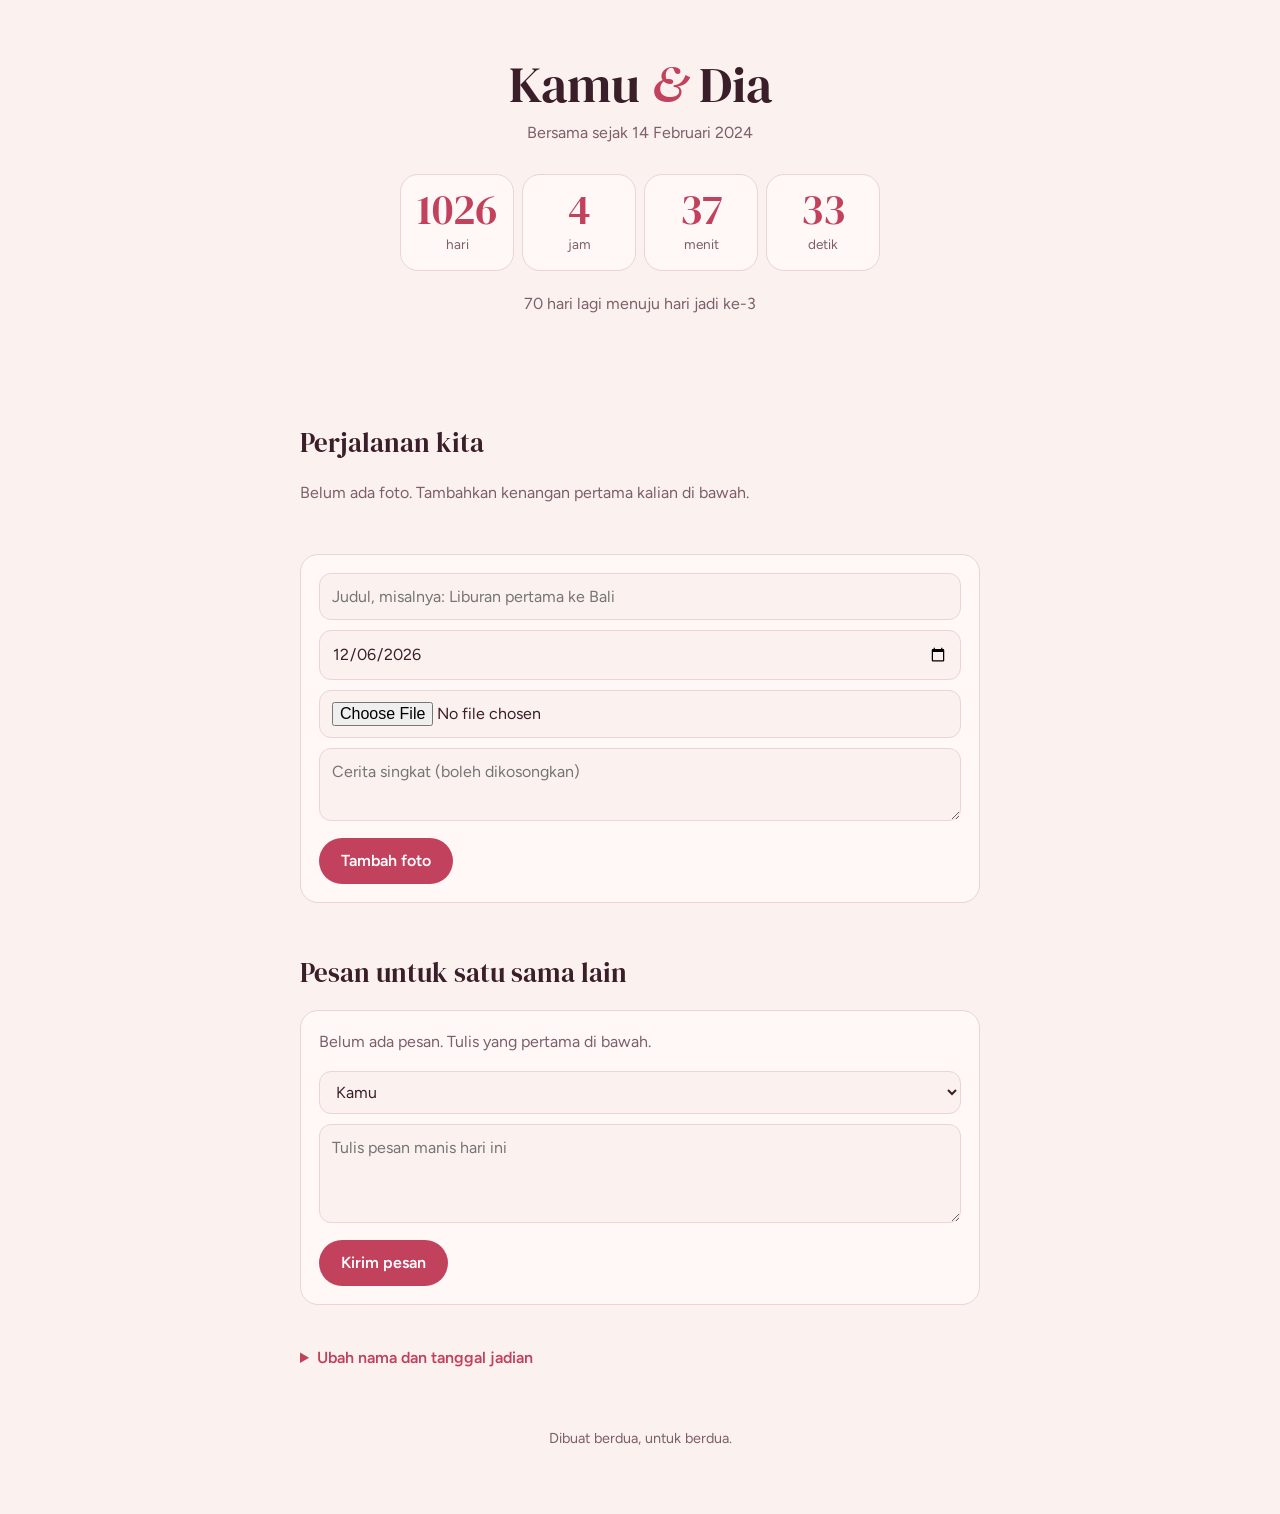
==== Kita Berdua.html @ d1074323 "Awal proyek web pasangan" ====
<!DOCTYPE html>
<html lang="id">
<head>
<meta charset="utf-8">
<meta name="viewport" content="width=device-width, initial-scale=1, viewport-fit=cover">
<title>Kita Berdua</title>
<link rel="stylesheet" href="https://fonts.googleapis.com/css2?family=DM+Serif+Display:ital@0;1&family=Figtree:wght@400;600&display=swap">
<style>
:root{--bg:#fbf1ee;--surface:#fff8f6;--ink:#3a1f2b;--muted:#7d5f6b;--rose:#c2415d;--rose-soft:#f3cdd4;--line:#ecd3d6;--gold:#b98a3e;
box-sizing:border-box;padding-top:env(safe-area-inset-top,0px);padding-bottom:env(safe-area-inset-bottom,0px)}
@media (prefers-color-scheme:dark){:root:not([data-theme="light"]){--bg:#1e1118;--surface:#2a1822;--ink:#f6e6ea;--muted:#c4a3ae;--rose:#ef7b92;--rose-soft:#4a2432;--line:#4a2d3a;--gold:#e0b46a}}
:root[data-theme="dark"]{--bg:#1e1118;--surface:#2a1822;--ink:#f6e6ea;--muted:#c4a3ae;--rose:#ef7b92;--rose-soft:#4a2432;--line:#4a2d3a;--gold:#e0b46a}
html{scroll-padding-top:env(safe-area-inset-top,0px)}
*{box-sizing:border-box}
body{margin:0;background:var(--bg);color:var(--ink);font-family:Figtree,system-ui,sans-serif;line-height:1.6}
main{max-width:720px;margin:0 auto;padding:0 20px 64px}
h1,h2,.big{font-family:"DM Serif Display",Georgia,serif;font-weight:400;margin:0}
.hero{text-align:center;padding:56px 0 40px}
.names{font-size:clamp(2rem,8vw,3.2rem);line-height:1.1}
.names i{color:var(--rose)}
.since{color:var(--muted);margin:8px 0 28px}
.clock{display:grid;grid-template-columns:repeat(4,1fr);gap:8px;margin:0 auto;max-width:480px}
.clock div{background:var(--surface);border:1px solid var(--line);border-radius:18px;padding:14px 4px}
.clock b{display:block;font-family:"DM Serif Display",Georgia,serif;font-weight:400;font-size:clamp(1.8rem,8vw,2.6rem);color:var(--rose);line-height:1}
.clock span{font-size:.85rem;color:var(--muted)}
.next{margin-top:20px;color:var(--muted)}
section{margin-top:48px}
h2{font-size:1.7rem;margin-bottom:16px}
.feed{display:flex;flex-direction:column;gap:36px;margin-bottom:28px}
.post h3{font-family:"DM Serif Display",Georgia,serif;font-weight:400;font-size:1.5rem;line-height:1.2;margin:0 0 4px}
.post time{display:block;color:var(--gold);font-weight:600;font-size:.95rem;margin-bottom:10px}
.post img{display:block;width:100%;height:auto;border-radius:18px;border:1px solid var(--line)}
.post p{margin:10px 0 0}
.post .del{background:transparent;color:var(--muted);padding:4px 0;font-weight:400;font-size:.85rem;margin-top:6px}
.empty{color:var(--muted);margin:0 0 20px}
.preview{max-width:200px;border-radius:12px;margin-bottom:10px;display:none}
.card{background:var(--surface);border:1px solid var(--line);border-radius:18px;padding:18px}
.note{border-bottom:1px dashed var(--line);padding:10px 0}
.note:last-child{border:0}
.note small{color:var(--muted)}
input,textarea,select{width:100%;font:inherit;color:var(--ink);background:var(--bg);border:1px solid var(--line);border-radius:12px;padding:10px 12px;margin-bottom:10px}
input:focus-visible,textarea:focus-visible,select:focus-visible,button:focus-visible{outline:2px solid var(--rose);outline-offset:2px}
button{font:inherit;font-weight:600;background:var(--rose);color:#fff;border:0;border-radius:999px;padding:10px 22px;cursor:pointer}
button.ghost{background:transparent;color:var(--rose);border:1px solid var(--rose)}
.row{display:grid;grid-template-columns:1fr 1fr;gap:10px}
@media(max-width:480px){.row{grid-template-columns:1fr}}
details{margin-top:40px;color:var(--muted)}
summary{cursor:pointer;color:var(--rose);font-weight:600}
footer{text-align:center;color:var(--muted);margin-top:56px;font-size:.9rem}
</style>
</head>
<body>
<main>
<header class="hero">
  <h1 class="names"><span id="n1">Kamu</span> <i>&amp;</i> <span id="n2">Dia</span></h1>
  <p class="since" id="since"></p>
  <div class="clock" aria-live="off">
    <div><b id="cd">0</b><span>hari</span></div>
    <div><b id="ch">0</b><span>jam</span></div>
    <div><b id="cm">0</b><span>menit</span></div>
    <div><b id="cs">0</b><span>detik</span></div>
  </div>
  <p class="next" id="next"></p>
</header>

<section>
  <h2>Perjalanan kita</h2>
  <div class="feed" id="feed"></div>
  <div class="card">
    <input id="pTitle" placeholder="Judul, misalnya: Liburan pertama ke Bali" aria-label="Judul">
    <input type="date" id="pDate" aria-label="Tanggal foto">
    <input type="file" id="pFile" accept="image/*" aria-label="Pilih foto">
    <img class="preview" id="pPrev" alt="Pratinjau foto">
    <textarea id="pCap" rows="2" placeholder="Cerita singkat (boleh dikosongkan)" aria-label="Cerita singkat"></textarea>
    <button id="addPost">Tambah foto</button>
  </div>
</section>

<section>
  <h2>Pesan untuk satu sama lain</h2>
  <div class="card">
    <div id="notes"></div>
    <select id="who" aria-label="Pengirim"></select>
    <textarea id="noteText" rows="3" placeholder="Tulis pesan manis hari ini"></textarea>
    <button id="addNote">Kirim pesan</button>
  </div>
</section>

<details>
  <summary>Ubah nama dan tanggal jadian</summary>
  <div class="card" style="margin-top:12px">
    <div class="row"><input id="in1" placeholder="Namamu" aria-label="Namamu"><input id="in2" placeholder="Nama pasanganmu" aria-label="Nama pasanganmu"></div>
    <input type="date" id="inDate" aria-label="Tanggal jadian">
    <button id="save">Simpan</button>
  </div>
</details>

<footer>Dibuat berdua, untuk berdua.</footer>
</main>

<script>
var KEY="couple-site-v1";
var S={n1:"Kamu",n2:"Dia",start:"2024-02-14",posts:[],notes:[]};
try{var raw=localStorage.getItem(KEY);if(raw){S=Object.assign(S,JSON.parse(raw))}}catch(e){}
function persist(){try{localStorage.setItem(KEY,JSON.stringify(S));return true}catch(e){return false}}
function $(id){return document.getElementById(id)}
function esc(s){var d=document.createElement("div");d.textContent=s;return d.innerHTML}
function fmt(d){return new Date(d+"T00:00:00").toLocaleDateString("id-ID",{day:"numeric",month:"long",year:"numeric"})}

function render(){
  $("n1").textContent=S.n1;$("n2").textContent=S.n2;
  $("since").textContent="Bersama sejak "+fmt(S.start);
  $("in1").value=S.n1;$("in2").value=S.n2;$("inDate").value=S.start;
  $("who").innerHTML="<option>"+esc(S.n1)+"</option><option>"+esc(S.n2)+"</option>";
  var ps=S.posts.map(function(p,i){p.i=i;return p}).sort(function(a,b){return a.d<b.d?1:-1});
  $("feed").innerHTML=ps.length?ps.map(function(p){return '<article class="post"><h3>'+esc(p.title)+'</h3><time>'+fmt(p.d)+'</time><img src="'+p.img+'" alt="'+esc(p.title)+'">'+(p.cap?'<p>'+esc(p.cap)+'</p>':'')+'<button class="del" data-i="'+p.i+'">Hapus</button></article>'}).join(""):'<p class="empty">Belum ada foto. Tambahkan kenangan pertama kalian di bawah.</p>';
  $("notes").innerHTML=S.notes.length?S.notes.slice().reverse().map(function(n){return '<div class="note"><small>'+esc(n.w)+" · "+esc(n.at)+'</small><br>'+esc(n.t)+'</div>'}).join(""):'<p style="color:var(--muted);margin-top:0">Belum ada pesan. Tulis yang pertama di bawah.</p>';
}

function tick(){
  var st=new Date(S.start+"T00:00:00"),now=new Date(),ms=Math.max(0,now-st);
  var s=Math.floor(ms/1000);
  $("cd").textContent=Math.floor(s/86400);
  $("ch").textContent=Math.floor(s%86400/3600);
  $("cm").textContent=Math.floor(s%3600/60);
  $("cs").textContent=s%60;
  var nx=new Date(now.getFullYear(),st.getMonth(),st.getDate());
  if(nx<new Date(now.getFullYear(),now.getMonth(),now.getDate()))nx.setFullYear(nx.getFullYear()+1);
  var left=Math.round((nx-new Date(now.getFullYear(),now.getMonth(),now.getDate()))/86400000);
  var yrs=nx.getFullYear()-st.getFullYear();
  $("next").textContent=left===0?"Selamat hari jadi ke-"+yrs+"!":left+" hari lagi menuju hari jadi ke-"+yrs;
}

$("save").onclick=function(){
  S.n1=$("in1").value.trim()||"Kamu";S.n2=$("in2").value.trim()||"Dia";S.start=$("inDate").value||S.start;
  persist();render();tick();
};
var imgData="";
$("pDate").value=new Date().toISOString().slice(0,10);
$("pFile").onchange=function(){
  var f=this.files[0];if(!f)return;
  var r=new FileReader();
  r.onload=function(){
    var im=new Image();
    im.onload=function(){
      var m=900,k=Math.min(1,m/Math.max(im.width,im.height)),c=document.createElement("canvas");
      c.width=Math.round(im.width*k);c.height=Math.round(im.height*k);
      c.getContext("2d").drawImage(im,0,0,c.width,c.height);
      imgData=c.toDataURL("image/jpeg",0.75);
      $("pPrev").src=imgData;$("pPrev").style.display="block";
    };
    im.src=r.result;
  };
  r.readAsDataURL(f);
};
$("addPost").onclick=function(){
  var t=$("pTitle").value.trim(),d=$("pDate").value;
  if(!t||!d||!imgData){alert("Isi judul, tanggal, dan pilih foto dulu.");return}
  S.posts.push({title:t,d:d,img:imgData,cap:$("pCap").value.trim()});
  if(!persist()){S.posts.pop();alert("Penyimpanan browser penuh. Hapus beberapa foto lama dulu.");return}
  $("pTitle").value="";$("pCap").value="";$("pFile").value="";imgData="";$("pPrev").style.display="none";
  render();
};
$("feed").onclick=function(e){
  var b=e.target.closest(".del");if(!b)return;
  if(confirm("Hapus foto ini?")){S.posts.splice(+b.dataset.i,1);persist();render()}
};
$("addNote").onclick=function(){
  var t=$("noteText").value.trim();
  if(!t){alert("Tulis pesannya dulu.");return}
  S.notes.push({w:$("who").value,t:t,at:new Date().toLocaleDateString("id-ID",{day:"numeric",month:"short"})});
  persist();$("noteText").value="";render();
};
render();tick();setInterval(tick,1000);
</script>
</body>
</html>
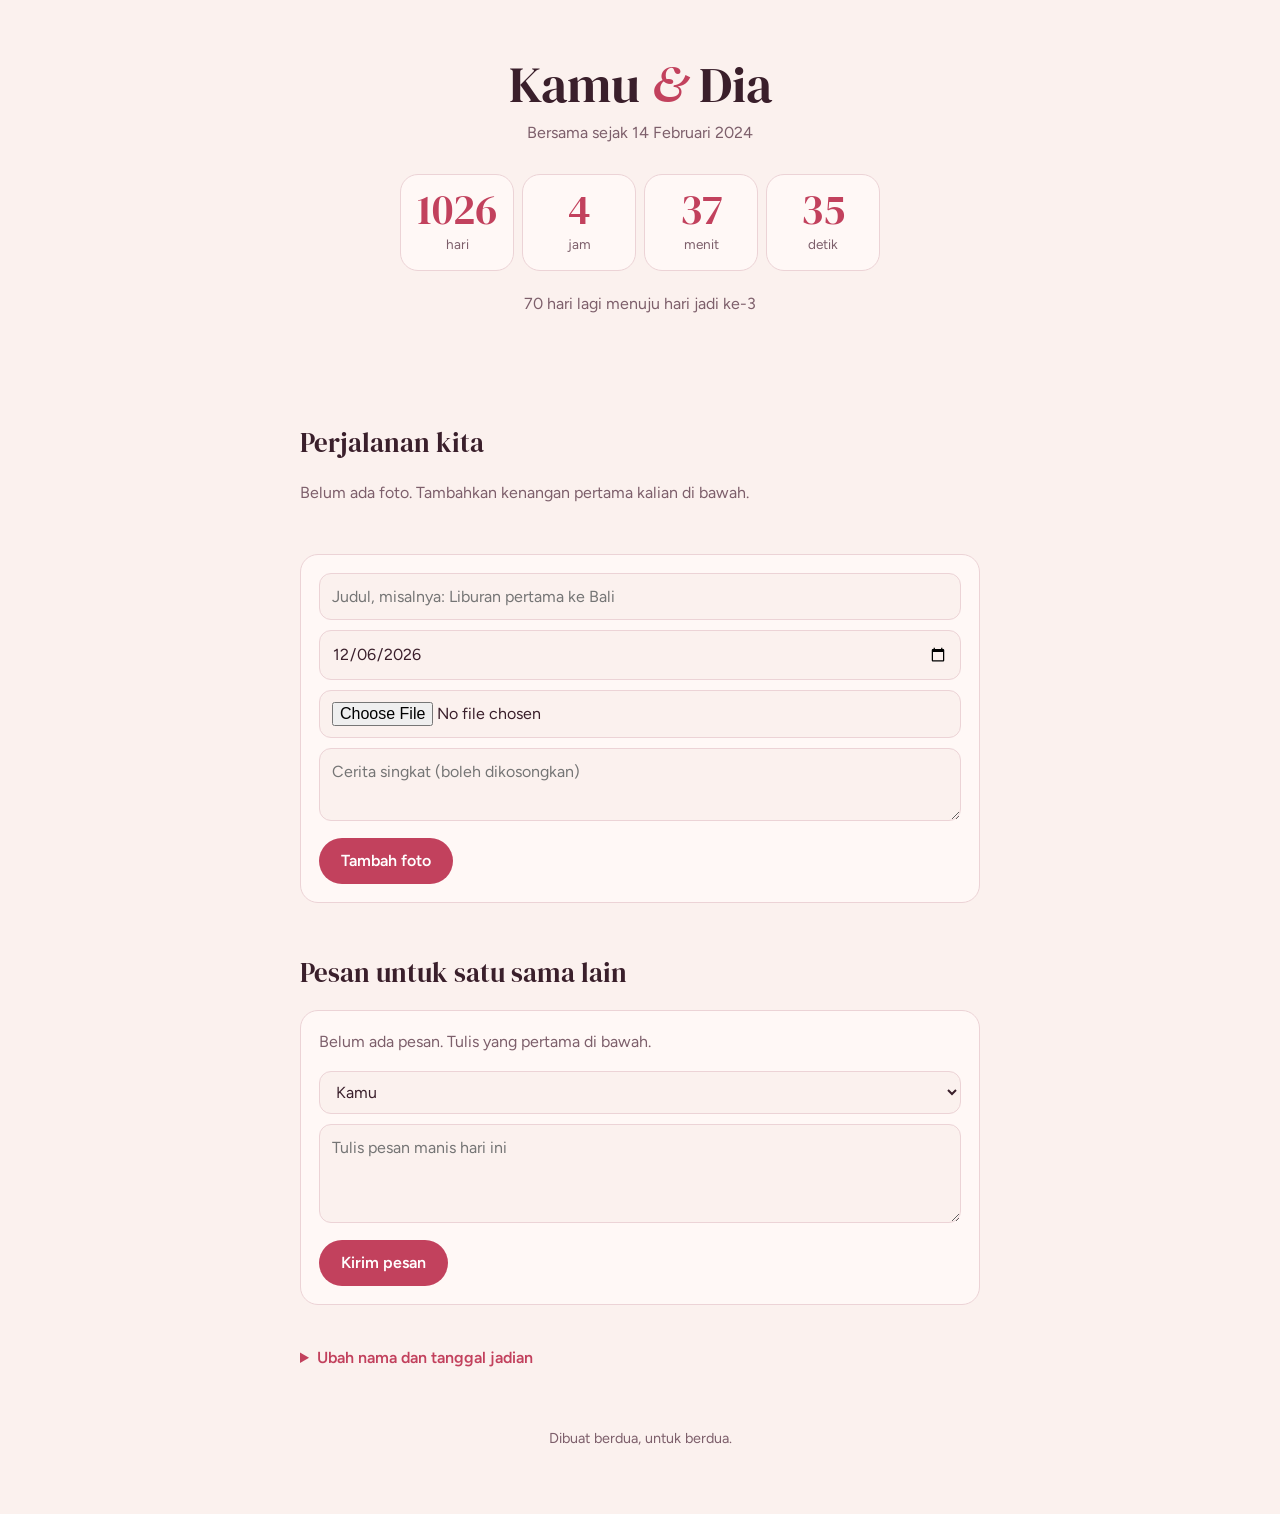
==== commit fa00e70b: "Tambah nama dan tanggal jadian" ====
--- a/Kita Berdua.html
+++ b/Kita Berdua.html
@@ -1,177 +1,537 @@
-<!DOCTYPE html>
+<!doctype html>
 <html lang="id">
-<head>
-<meta charset="utf-8">
-<meta name="viewport" content="width=device-width, initial-scale=1, viewport-fit=cover">
-<title>Kita Berdua</title>
-<link rel="stylesheet" href="https://fonts.googleapis.com/css2?family=DM+Serif+Display:ital@0;1&family=Figtree:wght@400;600&display=swap">
-<style>
-:root{--bg:#fbf1ee;--surface:#fff8f6;--ink:#3a1f2b;--muted:#7d5f6b;--rose:#c2415d;--rose-soft:#f3cdd4;--line:#ecd3d6;--gold:#b98a3e;
-box-sizing:border-box;padding-top:env(safe-area-inset-top,0px);padding-bottom:env(safe-area-inset-bottom,0px)}
-@media (prefers-color-scheme:dark){:root:not([data-theme="light"]){--bg:#1e1118;--surface:#2a1822;--ink:#f6e6ea;--muted:#c4a3ae;--rose:#ef7b92;--rose-soft:#4a2432;--line:#4a2d3a;--gold:#e0b46a}}
-:root[data-theme="dark"]{--bg:#1e1118;--surface:#2a1822;--ink:#f6e6ea;--muted:#c4a3ae;--rose:#ef7b92;--rose-soft:#4a2432;--line:#4a2d3a;--gold:#e0b46a}
-html{scroll-padding-top:env(safe-area-inset-top,0px)}
-*{box-sizing:border-box}
-body{margin:0;background:var(--bg);color:var(--ink);font-family:Figtree,system-ui,sans-serif;line-height:1.6}
-main{max-width:720px;margin:0 auto;padding:0 20px 64px}
-h1,h2,.big{font-family:"DM Serif Display",Georgia,serif;font-weight:400;margin:0}
-.hero{text-align:center;padding:56px 0 40px}
-.names{font-size:clamp(2rem,8vw,3.2rem);line-height:1.1}
-.names i{color:var(--rose)}
-.since{color:var(--muted);margin:8px 0 28px}
-.clock{display:grid;grid-template-columns:repeat(4,1fr);gap:8px;margin:0 auto;max-width:480px}
-.clock div{background:var(--surface);border:1px solid var(--line);border-radius:18px;padding:14px 4px}
-.clock b{display:block;font-family:"DM Serif Display",Georgia,serif;font-weight:400;font-size:clamp(1.8rem,8vw,2.6rem);color:var(--rose);line-height:1}
-.clock span{font-size:.85rem;color:var(--muted)}
-.next{margin-top:20px;color:var(--muted)}
-section{margin-top:48px}
-h2{font-size:1.7rem;margin-bottom:16px}
-.feed{display:flex;flex-direction:column;gap:36px;margin-bottom:28px}
-.post h3{font-family:"DM Serif Display",Georgia,serif;font-weight:400;font-size:1.5rem;line-height:1.2;margin:0 0 4px}
-.post time{display:block;color:var(--gold);font-weight:600;font-size:.95rem;margin-bottom:10px}
-.post img{display:block;width:100%;height:auto;border-radius:18px;border:1px solid var(--line)}
-.post p{margin:10px 0 0}
-.post .del{background:transparent;color:var(--muted);padding:4px 0;font-weight:400;font-size:.85rem;margin-top:6px}
-.empty{color:var(--muted);margin:0 0 20px}
-.preview{max-width:200px;border-radius:12px;margin-bottom:10px;display:none}
-.card{background:var(--surface);border:1px solid var(--line);border-radius:18px;padding:18px}
-.note{border-bottom:1px dashed var(--line);padding:10px 0}
-.note:last-child{border:0}
-.note small{color:var(--muted)}
-input,textarea,select{width:100%;font:inherit;color:var(--ink);background:var(--bg);border:1px solid var(--line);border-radius:12px;padding:10px 12px;margin-bottom:10px}
-input:focus-visible,textarea:focus-visible,select:focus-visible,button:focus-visible{outline:2px solid var(--rose);outline-offset:2px}
-button{font:inherit;font-weight:600;background:var(--rose);color:#fff;border:0;border-radius:999px;padding:10px 22px;cursor:pointer}
-button.ghost{background:transparent;color:var(--rose);border:1px solid var(--rose)}
-.row{display:grid;grid-template-columns:1fr 1fr;gap:10px}
-@media(max-width:480px){.row{grid-template-columns:1fr}}
-details{margin-top:40px;color:var(--muted)}
-summary{cursor:pointer;color:var(--rose);font-weight:600}
-footer{text-align:center;color:var(--muted);margin-top:56px;font-size:.9rem}
-</style>
-</head>
-<body>
-<main>
-<header class="hero">
-  <h1 class="names"><span id="n1">Kamu</span> <i>&amp;</i> <span id="n2">Dia</span></h1>
-  <p class="since" id="since"></p>
-  <div class="clock" aria-live="off">
-    <div><b id="cd">0</b><span>hari</span></div>
-    <div><b id="ch">0</b><span>jam</span></div>
-    <div><b id="cm">0</b><span>menit</span></div>
-    <div><b id="cs">0</b><span>detik</span></div>
-  </div>
-  <p class="next" id="next"></p>
-</header>
-
-<section>
-  <h2>Perjalanan kita</h2>
-  <div class="feed" id="feed"></div>
-  <div class="card">
-    <input id="pTitle" placeholder="Judul, misalnya: Liburan pertama ke Bali" aria-label="Judul">
-    <input type="date" id="pDate" aria-label="Tanggal foto">
-    <input type="file" id="pFile" accept="image/*" aria-label="Pilih foto">
-    <img class="preview" id="pPrev" alt="Pratinjau foto">
-    <textarea id="pCap" rows="2" placeholder="Cerita singkat (boleh dikosongkan)" aria-label="Cerita singkat"></textarea>
-    <button id="addPost">Tambah foto</button>
-  </div>
-</section>
-
-<section>
-  <h2>Pesan untuk satu sama lain</h2>
-  <div class="card">
-    <div id="notes"></div>
-    <select id="who" aria-label="Pengirim"></select>
-    <textarea id="noteText" rows="3" placeholder="Tulis pesan manis hari ini"></textarea>
-    <button id="addNote">Kirim pesan</button>
-  </div>
-</section>
-
-<details>
-  <summary>Ubah nama dan tanggal jadian</summary>
-  <div class="card" style="margin-top:12px">
-    <div class="row"><input id="in1" placeholder="Namamu" aria-label="Namamu"><input id="in2" placeholder="Nama pasanganmu" aria-label="Nama pasanganmu"></div>
-    <input type="date" id="inDate" aria-label="Tanggal jadian">
-    <button id="save">Simpan</button>
-  </div>
-</details>
-
-<footer>Dibuat berdua, untuk berdua.</footer>
-</main>
-
-<script>
-var KEY="couple-site-v1";
-var S={n1:"Kamu",n2:"Dia",start:"2024-02-14",posts:[],notes:[]};
-try{var raw=localStorage.getItem(KEY);if(raw){S=Object.assign(S,JSON.parse(raw))}}catch(e){}
-function persist(){try{localStorage.setItem(KEY,JSON.stringify(S));return true}catch(e){return false}}
-function $(id){return document.getElementById(id)}
-function esc(s){var d=document.createElement("div");d.textContent=s;return d.innerHTML}
-function fmt(d){return new Date(d+"T00:00:00").toLocaleDateString("id-ID",{day:"numeric",month:"long",year:"numeric"})}
-
-function render(){
-  $("n1").textContent=S.n1;$("n2").textContent=S.n2;
-  $("since").textContent="Bersama sejak "+fmt(S.start);
-  $("in1").value=S.n1;$("in2").value=S.n2;$("inDate").value=S.start;
-  $("who").innerHTML="<option>"+esc(S.n1)+"</option><option>"+esc(S.n2)+"</option>";
-  var ps=S.posts.map(function(p,i){p.i=i;return p}).sort(function(a,b){return a.d<b.d?1:-1});
-  $("feed").innerHTML=ps.length?ps.map(function(p){return '<article class="post"><h3>'+esc(p.title)+'</h3><time>'+fmt(p.d)+'</time><img src="'+p.img+'" alt="'+esc(p.title)+'">'+(p.cap?'<p>'+esc(p.cap)+'</p>':'')+'<button class="del" data-i="'+p.i+'">Hapus</button></article>'}).join(""):'<p class="empty">Belum ada foto. Tambahkan kenangan pertama kalian di bawah.</p>';
-  $("notes").innerHTML=S.notes.length?S.notes.slice().reverse().map(function(n){return '<div class="note"><small>'+esc(n.w)+" · "+esc(n.at)+'</small><br>'+esc(n.t)+'</div>'}).join(""):'<p style="color:var(--muted);margin-top:0">Belum ada pesan. Tulis yang pertama di bawah.</p>';
-}
-
-function tick(){
-  var st=new Date(S.start+"T00:00:00"),now=new Date(),ms=Math.max(0,now-st);
-  var s=Math.floor(ms/1000);
-  $("cd").textContent=Math.floor(s/86400);
-  $("ch").textContent=Math.floor(s%86400/3600);
-  $("cm").textContent=Math.floor(s%3600/60);
-  $("cs").textContent=s%60;
-  var nx=new Date(now.getFullYear(),st.getMonth(),st.getDate());
-  if(nx<new Date(now.getFullYear(),now.getMonth(),now.getDate()))nx.setFullYear(nx.getFullYear()+1);
-  var left=Math.round((nx-new Date(now.getFullYear(),now.getMonth(),now.getDate()))/86400000);
-  var yrs=nx.getFullYear()-st.getFullYear();
-  $("next").textContent=left===0?"Selamat hari jadi ke-"+yrs+"!":left+" hari lagi menuju hari jadi ke-"+yrs;
-}
-
-$("save").onclick=function(){
-  S.n1=$("in1").value.trim()||"Kamu";S.n2=$("in2").value.trim()||"Dia";S.start=$("inDate").value||S.start;
-  persist();render();tick();
-};
-var imgData="";
-$("pDate").value=new Date().toISOString().slice(0,10);
-$("pFile").onchange=function(){
-  var f=this.files[0];if(!f)return;
-  var r=new FileReader();
-  r.onload=function(){
-    var im=new Image();
-    im.onload=function(){
-      var m=900,k=Math.min(1,m/Math.max(im.width,im.height)),c=document.createElement("canvas");
-      c.width=Math.round(im.width*k);c.height=Math.round(im.height*k);
-      c.getContext("2d").drawImage(im,0,0,c.width,c.height);
-      imgData=c.toDataURL("image/jpeg",0.75);
-      $("pPrev").src=imgData;$("pPrev").style.display="block";
-    };
-    im.src=r.result;
-  };
-  r.readAsDataURL(f);
-};
-$("addPost").onclick=function(){
-  var t=$("pTitle").value.trim(),d=$("pDate").value;
-  if(!t||!d||!imgData){alert("Isi judul, tanggal, dan pilih foto dulu.");return}
-  S.posts.push({title:t,d:d,img:imgData,cap:$("pCap").value.trim()});
-  if(!persist()){S.posts.pop();alert("Penyimpanan browser penuh. Hapus beberapa foto lama dulu.");return}
-  $("pTitle").value="";$("pCap").value="";$("pFile").value="";imgData="";$("pPrev").style.display="none";
-  render();
-};
-$("feed").onclick=function(e){
-  var b=e.target.closest(".del");if(!b)return;
-  if(confirm("Hapus foto ini?")){S.posts.splice(+b.dataset.i,1);persist();render()}
-};
-$("addNote").onclick=function(){
-  var t=$("noteText").value.trim();
-  if(!t){alert("Tulis pesannya dulu.");return}
-  S.notes.push({w:$("who").value,t:t,at:new Date().toLocaleDateString("id-ID",{day:"numeric",month:"short"})});
-  persist();$("noteText").value="";render();
-};
-render();tick();setInterval(tick,1000);
-</script>
-</body>
+  <head>
+    <meta charset="utf-8" />
+    <meta
+      name="viewport"
+      content="width=device-width, initial-scale=1, viewport-fit=cover"
+    />
+    <title>Kita Berdua</title>
+    <link
+      rel="stylesheet"
+      href="https://fonts.googleapis.com/css2?family=DM+Serif+Display:ital@0;1&family=Figtree:wght@400;600&display=swap"
+    />
+    <style>
+      :root {
+        --bg: #fbf1ee;
+        --surface: #fff8f6;
+        --ink: #3a1f2b;
+        --muted: #7d5f6b;
+        --rose: #c2415d;
+        --rose-soft: #f3cdd4;
+        --line: #ecd3d6;
+        --gold: #b98a3e;
+        box-sizing: border-box;
+        padding-top: env(safe-area-inset-top, 0px);
+        padding-bottom: env(safe-area-inset-bottom, 0px);
+      }
+      @media (prefers-color-scheme: dark) {
+        :root:not([data-theme="light"]) {
+          --bg: #1e1118;
+          --surface: #2a1822;
+          --ink: #f6e6ea;
+          --muted: #c4a3ae;
+          --rose: #ef7b92;
+          --rose-soft: #4a2432;
+          --line: #4a2d3a;
+          --gold: #e0b46a;
+        }
+      }
+      :root[data-theme="dark"] {
+        --bg: #1e1118;
+        --surface: #2a1822;
+        --ink: #f6e6ea;
+        --muted: #c4a3ae;
+        --rose: #ef7b92;
+        --rose-soft: #4a2432;
+        --line: #4a2d3a;
+        --gold: #e0b46a;
+      }
+      html {
+        scroll-padding-top: env(safe-area-inset-top, 0px);
+      }
+      * {
+        box-sizing: border-box;
+      }
+      body {
+        margin: 0;
+        background: var(--bg);
+        color: var(--ink);
+        font-family: Figtree, system-ui, sans-serif;
+        line-height: 1.6;
+      }
+      main {
+        max-width: 720px;
+        margin: 0 auto;
+        padding: 0 20px 64px;
+      }
+      h1,
+      h2,
+      .big {
+        font-family: "DM Serif Display", Georgia, serif;
+        font-weight: 400;
+        margin: 0;
+      }
+      .hero {
+        text-align: center;
+        padding: 56px 0 40px;
+      }
+      .names {
+        font-size: clamp(2rem, 8vw, 3.2rem);
+        line-height: 1.1;
+      }
+      .names i {
+        color: var(--rose);
+      }
+      .since {
+        color: var(--muted);
+        margin: 8px 0 28px;
+      }
+      .clock {
+        display: grid;
+        grid-template-columns: repeat(4, 1fr);
+        gap: 8px;
+        margin: 0 auto;
+        max-width: 480px;
+      }
+      .clock div {
+        background: var(--surface);
+        border: 1px solid var(--line);
+        border-radius: 18px;
+        padding: 14px 4px;
+      }
+      .clock b {
+        display: block;
+        font-family: "DM Serif Display", Georgia, serif;
+        font-weight: 400;
+        font-size: clamp(1.8rem, 8vw, 2.6rem);
+        color: var(--rose);
+        line-height: 1;
+      }
+      .clock span {
+        font-size: 0.85rem;
+        color: var(--muted);
+      }
+      .next {
+        margin-top: 20px;
+        color: var(--muted);
+      }
+      section {
+        margin-top: 48px;
+      }
+      h2 {
+        font-size: 1.7rem;
+        margin-bottom: 16px;
+      }
+      .feed {
+        display: flex;
+        flex-direction: column;
+        gap: 36px;
+        margin-bottom: 28px;
+      }
+      .post h3 {
+        font-family: "DM Serif Display", Georgia, serif;
+        font-weight: 400;
+        font-size: 1.5rem;
+        line-height: 1.2;
+        margin: 0 0 4px;
+      }
+      .post time {
+        display: block;
+        color: var(--gold);
+        font-weight: 600;
+        font-size: 0.95rem;
+        margin-bottom: 10px;
+      }
+      .post img {
+        display: block;
+        width: 100%;
+        height: auto;
+        border-radius: 18px;
+        border: 1px solid var(--line);
+      }
+      .post p {
+        margin: 10px 0 0;
+      }
+      .post .del {
+        background: transparent;
+        color: var(--muted);
+        padding: 4px 0;
+        font-weight: 400;
+        font-size: 0.85rem;
+        margin-top: 6px;
+      }
+      .empty {
+        color: var(--muted);
+        margin: 0 0 20px;
+      }
+      .preview {
+        max-width: 200px;
+        border-radius: 12px;
+        margin-bottom: 10px;
+        display: none;
+      }
+      .card {
+        background: var(--surface);
+        border: 1px solid var(--line);
+        border-radius: 18px;
+        padding: 18px;
+      }
+      .note {
+        border-bottom: 1px dashed var(--line);
+        padding: 10px 0;
+      }
+      .note:last-child {
+        border: 0;
+      }
+      .note small {
+        color: var(--muted);
+      }
+      input,
+      textarea,
+      select {
+        width: 100%;
+        font: inherit;
+        color: var(--ink);
+        background: var(--bg);
+        border: 1px solid var(--line);
+        border-radius: 12px;
+        padding: 10px 12px;
+        margin-bottom: 10px;
+      }
+      input:focus-visible,
+      textarea:focus-visible,
+      select:focus-visible,
+      button:focus-visible {
+        outline: 2px solid var(--rose);
+        outline-offset: 2px;
+      }
+      button {
+        font: inherit;
+        font-weight: 600;
+        background: var(--rose);
+        color: #fff;
+        border: 0;
+        border-radius: 999px;
+        padding: 10px 22px;
+        cursor: pointer;
+      }
+      button.ghost {
+        background: transparent;
+        color: var(--rose);
+        border: 1px solid var(--rose);
+      }
+      .row {
+        display: grid;
+        grid-template-columns: 1fr 1fr;
+        gap: 10px;
+      }
+      @media (max-width: 480px) {
+        .row {
+          grid-template-columns: 1fr;
+        }
+      }
+      details {
+        margin-top: 40px;
+        color: var(--muted);
+      }
+      summary {
+        cursor: pointer;
+        color: var(--rose);
+        font-weight: 600;
+      }
+      footer {
+        text-align: center;
+        color: var(--muted);
+        margin-top: 56px;
+        font-size: 0.9rem;
+      }
+    </style>
+  </head>
+  <body>
+    <main>
+      <header class="hero">
+        <h1 class="names">
+          <span id="n1">Kamu</span> <i>&amp;</i> <span id="n2">Dia</span>
+        </h1>
+        <p class="since" id="since"></p>
+        <div class="clock" aria-live="off">
+          <div><b id="cd">0</b><span>hari</span></div>
+          <div><b id="ch">0</b><span>jam</span></div>
+          <div><b id="cm">0</b><span>menit</span></div>
+          <div><b id="cs">0</b><span>detik</span></div>
+        </div>
+        <p class="next" id="next"></p>
+      </header>
+
+      <section>
+        <h2>Perjalanan kita</h2>
+        <div class="feed" id="feed"></div>
+        <div class="card">
+          <input
+            id="pTitle"
+            placeholder="Judul, misalnya: Liburan pertama ke Bali"
+            aria-label="Judul"
+          />
+          <input type="date" id="pDate" aria-label="Tanggal foto" />
+          <input
+            type="file"
+            id="pFile"
+            accept="image/*"
+            aria-label="Pilih foto"
+          />
+          <img class="preview" id="pPrev" alt="Pratinjau foto" />
+          <textarea
+            id="pCap"
+            rows="2"
+            placeholder="Cerita singkat (boleh dikosongkan)"
+            aria-label="Cerita singkat"
+          ></textarea>
+          <button id="addPost">Tambah foto</button>
+        </div>
+      </section>
+
+      <section>
+        <h2>Pesan untuk satu sama lain</h2>
+        <div class="card">
+          <div id="notes"></div>
+          <select id="who" aria-label="Pengirim"></select>
+          <textarea
+            id="noteText"
+            rows="3"
+            placeholder="Tulis pesan manis hari ini"
+          ></textarea>
+          <button id="addNote">Kirim pesan</button>
+        </div>
+      </section>
+
+      <details>
+        <summary>Ubah nama dan tanggal jadian</summary>
+        <div class="card" style="margin-top: 12px">
+          <div class="row">
+            <input id="in1" placeholder="Namamu" aria-label="Namamu" /><input
+              id="in2"
+              placeholder="Nama pasanganmu"
+              aria-label="Nama pasanganmu"
+            />
+          </div>
+          <input type="date" id="inDate" aria-label="Tanggal jadian" />
+          <button id="save">Simpan</button>
+        </div>
+      </details>
+
+      <footer>Dibuat berdua, untuk berdua.</footer>
+    </main>
+
+    <script>
+      var KEY = "couple-site-v1";
+      var S = {
+        n1: "Kamu",
+        n2: "Dia",
+        start: "2024-02-14",
+        posts: [],
+        notes: [],
+      };
+      try {
+        var raw = localStorage.getItem(KEY);
+        if (raw) {
+          S = Object.assign(S, JSON.parse(raw));
+        }
+      } catch (e) {}
+      function persist() {
+        try {
+          localStorage.setItem(KEY, JSON.stringify(S));
+          return true;
+        } catch (e) {
+          return false;
+        }
+      }
+      function $(id) {
+        return document.getElementById(id);
+      }
+      function esc(s) {
+        var d = document.createElement("div");
+        d.textContent = s;
+        return d.innerHTML;
+      }
+      function fmt(d) {
+        return new Date(d + "T00:00:00").toLocaleDateString("id-ID", {
+          day: "numeric",
+          month: "long",
+          year: "numeric",
+        });
+      }
+
+      function render() {
+        $("n1").textContent = S.n1;
+        $("n2").textContent = S.n2;
+        $("since").textContent = "Bersama sejak " + fmt(S.start);
+        $("in1").value = S.n1;
+        $("in2").value = S.n2;
+        $("inDate").value = S.start;
+        $("who").innerHTML =
+          "<option>" +
+          esc(S.n1) +
+          "</option><option>" +
+          esc(S.n2) +
+          "</option>";
+        var ps = S.posts
+          .map(function (p, i) {
+            p.i = i;
+            return p;
+          })
+          .sort(function (a, b) {
+            return a.d < b.d ? 1 : -1;
+          });
+        $("feed").innerHTML = ps.length
+          ? ps
+              .map(function (p) {
+                return (
+                  '<article class="post"><h3>' +
+                  esc(p.title) +
+                  "</h3><time>" +
+                  fmt(p.d) +
+                  '</time><img src="' +
+                  p.img +
+                  '" alt="' +
+                  esc(p.title) +
+                  '">' +
+                  (p.cap ? "<p>" + esc(p.cap) + "</p>" : "") +
+                  '<button class="del" data-i="' +
+                  p.i +
+                  '">Hapus</button></article>'
+                );
+              })
+              .join("")
+          : '<p class="empty">Belum ada foto. Tambahkan kenangan pertama kalian di bawah.</p>';
+        $("notes").innerHTML = S.notes.length
+          ? S.notes
+              .slice()
+              .reverse()
+              .map(function (n) {
+                return (
+                  '<div class="note"><small>' +
+                  esc(n.w) +
+                  " · " +
+                  esc(n.at) +
+                  "</small><br>" +
+                  esc(n.t) +
+                  "</div>"
+                );
+              })
+              .join("")
+          : '<p style="color:var(--muted);margin-top:0">Belum ada pesan. Tulis yang pertama di bawah.</p>';
+      }
+
+      function tick() {
+        var st = new Date(S.start + "T00:00:00"),
+          now = new Date(),
+          ms = Math.max(0, now - st);
+        var s = Math.floor(ms / 1000);
+        $("cd").textContent = Math.floor(s / 86400);
+        $("ch").textContent = Math.floor((s % 86400) / 3600);
+        $("cm").textContent = Math.floor((s % 3600) / 60);
+        $("cs").textContent = s % 60;
+        var nx = new Date(now.getFullYear(), st.getMonth(), st.getDate());
+        if (nx < new Date(now.getFullYear(), now.getMonth(), now.getDate()))
+          nx.setFullYear(nx.getFullYear() + 1);
+        var left = Math.round(
+          (nx - new Date(now.getFullYear(), now.getMonth(), now.getDate())) /
+            86400000,
+        );
+        var yrs = nx.getFullYear() - st.getFullYear();
+        $("next").textContent =
+          left === 0
+            ? "Selamat hari jadi ke-" + yrs + "!"
+            : left + " hari lagi menuju hari jadi ke-" + yrs;
+      }
+
+      $("save").onclick = function () {
+        S.n1 = $("in1").value.trim() || "Kamu";
+        S.n2 = $("in2").value.trim() || "Dia";
+        S.start = $("inDate").value || S.start;
+        persist();
+        render();
+        tick();
+      };
+      var imgData = "";
+      $("pDate").value = new Date().toISOString().slice(0, 10);
+      $("pFile").onchange = function () {
+        var f = this.files[0];
+        if (!f) return;
+        var r = new FileReader();
+        r.onload = function () {
+          var im = new Image();
+          im.onload = function () {
+            var m = 900,
+              k = Math.min(1, m / Math.max(im.width, im.height)),
+              c = document.createElement("canvas");
+            c.width = Math.round(im.width * k);
+            c.height = Math.round(im.height * k);
+            c.getContext("2d").drawImage(im, 0, 0, c.width, c.height);
+            imgData = c.toDataURL("image/jpeg", 0.75);
+            $("pPrev").src = imgData;
+            $("pPrev").style.display = "block";
+          };
+          im.src = r.result;
+        };
+        r.readAsDataURL(f);
+      };
+      $("addPost").onclick = function () {
+        var t = $("pTitle").value.trim(),
+          d = $("pDate").value;
+        if (!t || !d || !imgData) {
+          alert("Isi judul, tanggal, dan pilih foto dulu.");
+          return;
+        }
+        S.posts.push({
+          title: t,
+          d: d,
+          img: imgData,
+          cap: $("pCap").value.trim(),
+        });
+        if (!persist()) {
+          S.posts.pop();
+          alert("Penyimpanan browser penuh. Hapus beberapa foto lama dulu.");
+          return;
+        }
+        $("pTitle").value = "";
+        $("pCap").value = "";
+        $("pFile").value = "";
+        imgData = "";
+        $("pPrev").style.display = "none";
+        render();
+      };
+      $("feed").onclick = function (e) {
+        var b = e.target.closest(".del");
+        if (!b) return;
+        if (confirm("Hapus foto ini?")) {
+          S.posts.splice(+b.dataset.i, 1);
+          persist();
+          render();
+        }
+      };
+      $("addNote").onclick = function () {
+        var t = $("noteText").value.trim();
+        if (!t) {
+          alert("Tulis pesannya dulu.");
+          return;
+        }
+        S.notes.push({
+          w: $("who").value,
+          t: t,
+          at: new Date().toLocaleDateString("id-ID", {
+            day: "numeric",
+            month: "short",
+          }),
+        });
+        persist();
+        $("noteText").value = "";
+        render();
+      };
+      render();
+      tick();
+      setInterval(tick, 1000);
+    </script>
+  </body>
 </html>
